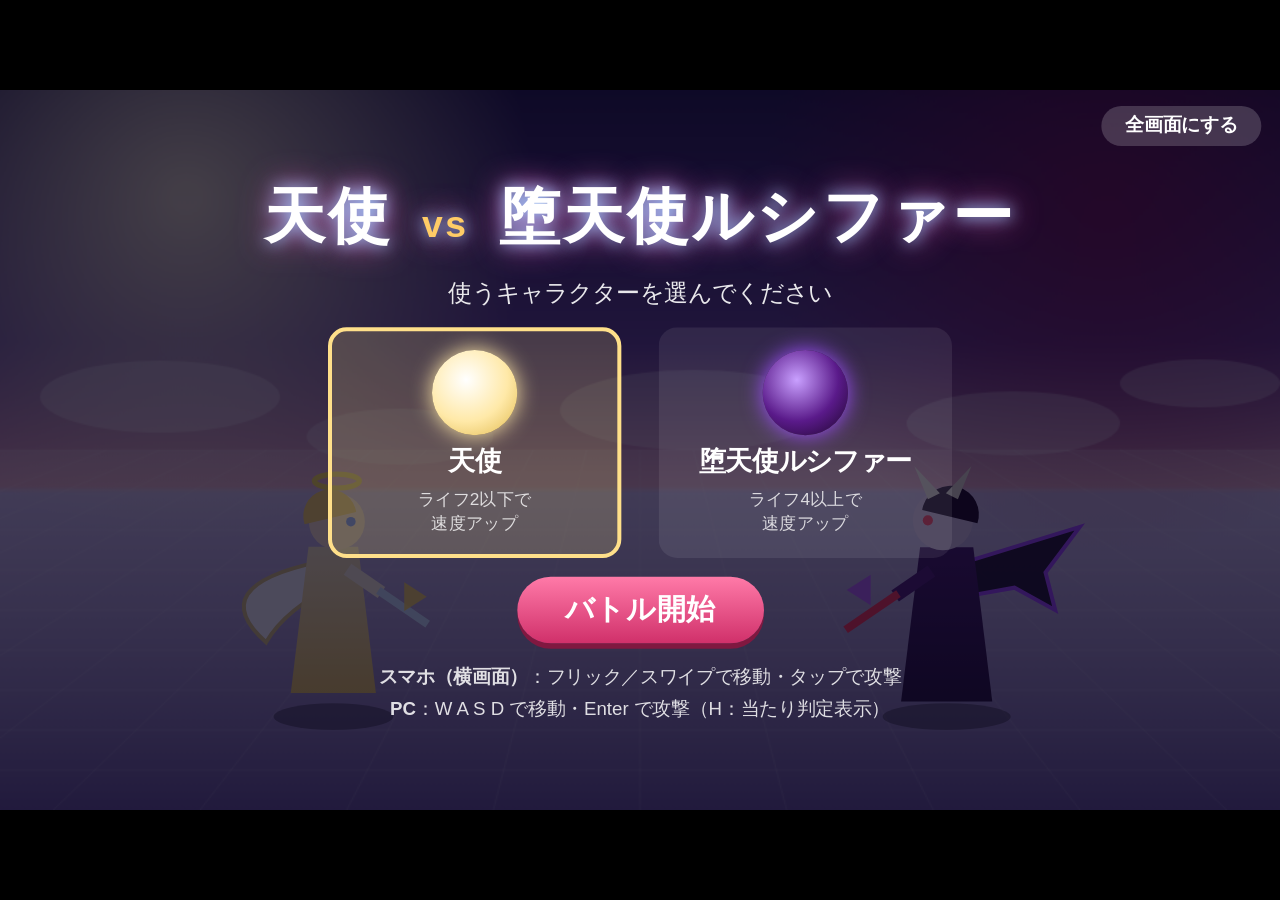
==== index.html @ 729f7b8d "階層構造変更 アホすぎ💩" ====
<!DOCTYPE html>
<html lang="ja">
<head>
<meta charset="UTF-8">
<meta name="viewport" content="width=device-width, initial-scale=1, maximum-scale=1, user-scalable=no, viewport-fit=cover">
<meta name="mobile-web-app-capable" content="yes">
<meta name="apple-mobile-web-app-capable" content="yes">
<meta name="apple-mobile-web-app-status-bar-style" content="black-translucent">
<title>天使 vs ルシファー</title>
<link rel="stylesheet" href="css/style.css">
</head>
<body>
<div id="stage">
  <canvas id="game" width="960" height="540"></canvas>

  <!-- タイトル画面 -->
  <div id="title-screen" class="screen active">
    <h1 class="game-title">天使 <span>vs</span> 堕天使ルシファー</h1>
    <p class="subtitle">使うキャラクターを選んでください</p>
    <div class="char-select">
      <button class="char-btn angel selected" data-char="angel">
        <span class="char-icon"></span>
        <span class="char-name">天使</span>
        <span class="char-note">ライフ2以下で<br>速度アップ</span>
      </button>
      <button class="char-btn lucifer" data-char="lucifer">
        <span class="char-icon"></span>
        <span class="char-name">堕天使ルシファー</span>
        <span class="char-note">ライフ4以上で<br>速度アップ</span>
      </button>
    </div>
    <button id="start-btn" class="main-btn">バトル開始</button>
    <div class="controls-help">
      <p><b>スマホ（横画面）</b>：フリック／スワイプで移動・タップで攻撃</p>
      <p><b>PC</b>：W A S D で移動・Enter で攻撃（H：当たり判定表示）</p>
    </div>
    <button id="fullscreen-btn" class="sub-btn small">全画面にする</button>
  </div>

  <!-- 結果画面 -->
  <div id="result-screen" class="screen">
    <h2 id="result-text" class="result-text">勝利！</h2>
    <p id="result-detail" class="result-detail"></p>
    <div class="result-buttons">
      <button id="retry-btn" class="main-btn">もう一度</button>
      <button id="title-btn" class="sub-btn">タイトルへ</button>
    </div>
  </div>
</div>

<!-- 縦画面のときの案内 -->
<div id="rotate-hint">
  <div class="rotate-icon">📱</div>
  <p>スマホを横向きにしてください</p>
</div>

<script src="assets/config.js"></script>
<script src="js/config.js"></script>
<script src="js/sprites.js"></script>
<script src="js/input.js"></script>
<script src="js/game.js"></script>
</body>
</html>
---- css/style.css ----
* { box-sizing: border-box; margin: 0; padding: 0; -webkit-tap-highlight-color: transparent; }
html, body {
  width: 100%; height: 100%; overflow: hidden; background: #000;
  touch-action: none; overscroll-behavior: none;
  -webkit-user-select: none; user-select: none; -webkit-touch-callout: none;
  font-family: "Hiragino Kaku Gothic ProN", "Hiragino Sans", "Noto Sans JP", "Yu Gothic", Meiryo, sans-serif;
  color: #fff;
}
#stage {
  position: absolute; left: 50%; top: 50%;
  width: 960px; height: 540px;
  transform-origin: center center;
  transform: translate(-50%, -50%);
  overflow: hidden;
}
#game { display: block; width: 100%; height: 100%; background: #111; }

.screen {
  position: absolute; inset: 0; display: none;
  flex-direction: column; align-items: center; justify-content: center; gap: 14px;
  background: rgba(10, 8, 30, 0.72);
}
.screen.active { display: flex; }

.game-title { font-size: 46px; letter-spacing: 2px; text-shadow: 0 0 12px #9cf, 0 0 24px #f6c; }
.game-title span { font-size: 28px; color: #fc6; margin: 0 8px; }
.subtitle { font-size: 18px; opacity: .9; }

.char-select { display: flex; gap: 28px; }
.char-btn {
  width: 220px; padding: 14px 10px; border-radius: 14px; border: 3px solid transparent;
  background: rgba(255,255,255,.08); color: #fff; cursor: pointer;
  display: flex; flex-direction: column; align-items: center; gap: 6px; font-family: inherit;
}
.char-btn .char-icon { width: 64px; height: 64px; border-radius: 50%; }
.char-btn.angel .char-icon { background: radial-gradient(circle at 40% 35%, #fff, #ffe9a8 55%, #e0b84a); box-shadow: 0 0 16px #ffe9a8; }
.char-btn.lucifer .char-icon { background: radial-gradient(circle at 40% 35%, #c9a0ff, #5a1a8a 55%, #1a0526); box-shadow: 0 0 16px #a050ff; }
.char-btn .char-name { font-size: 20px; font-weight: bold; }
.char-btn .char-note { font-size: 13px; opacity: .8; line-height: 1.4; }
.char-btn.angel.selected { border-color: #ffe08a; background: rgba(255,230,140,.18); }
.char-btn.lucifer.selected { border-color: #b070ff; background: rgba(160,80,255,.2); }

.main-btn, .sub-btn {
  font-family: inherit; font-size: 22px; font-weight: bold; color: #fff; cursor: pointer;
  padding: 10px 36px; border-radius: 999px; border: none;
}
.main-btn { background: linear-gradient(#ff7aa8, #d0306a); box-shadow: 0 4px 0 #801840; }
.main-btn:active { transform: translateY(3px); box-shadow: 0 1px 0 #801840; }
.sub-btn { background: rgba(255,255,255,.18); }
.sub-btn.small { font-size: 14px; padding: 6px 18px; position: absolute; right: 14px; top: 12px; }

.controls-help { font-size: 14px; opacity: .85; text-align: center; line-height: 1.7; }

.result-text { font-size: 72px; text-shadow: 0 0 20px #fc6; }
.result-text.lose { text-shadow: 0 0 20px #66f; color: #ccd; }
.result-detail { font-size: 20px; }
.result-buttons { display: flex; gap: 20px; margin-top: 10px; }

#rotate-hint {
  display: none; position: fixed; inset: 0; z-index: 100; background: #0a0820;
  flex-direction: column; align-items: center; justify-content: center; gap: 16px; font-size: 20px;
}
.rotate-icon { font-size: 64px; animation: rot 1.6s ease-in-out infinite; }
@keyframes rot { 0%, 20% { transform: rotate(0); } 60%, 100% { transform: rotate(90deg); } }
@media (orientation: portrait) and (pointer: coarse) {
  #rotate-hint { display: flex; }
}
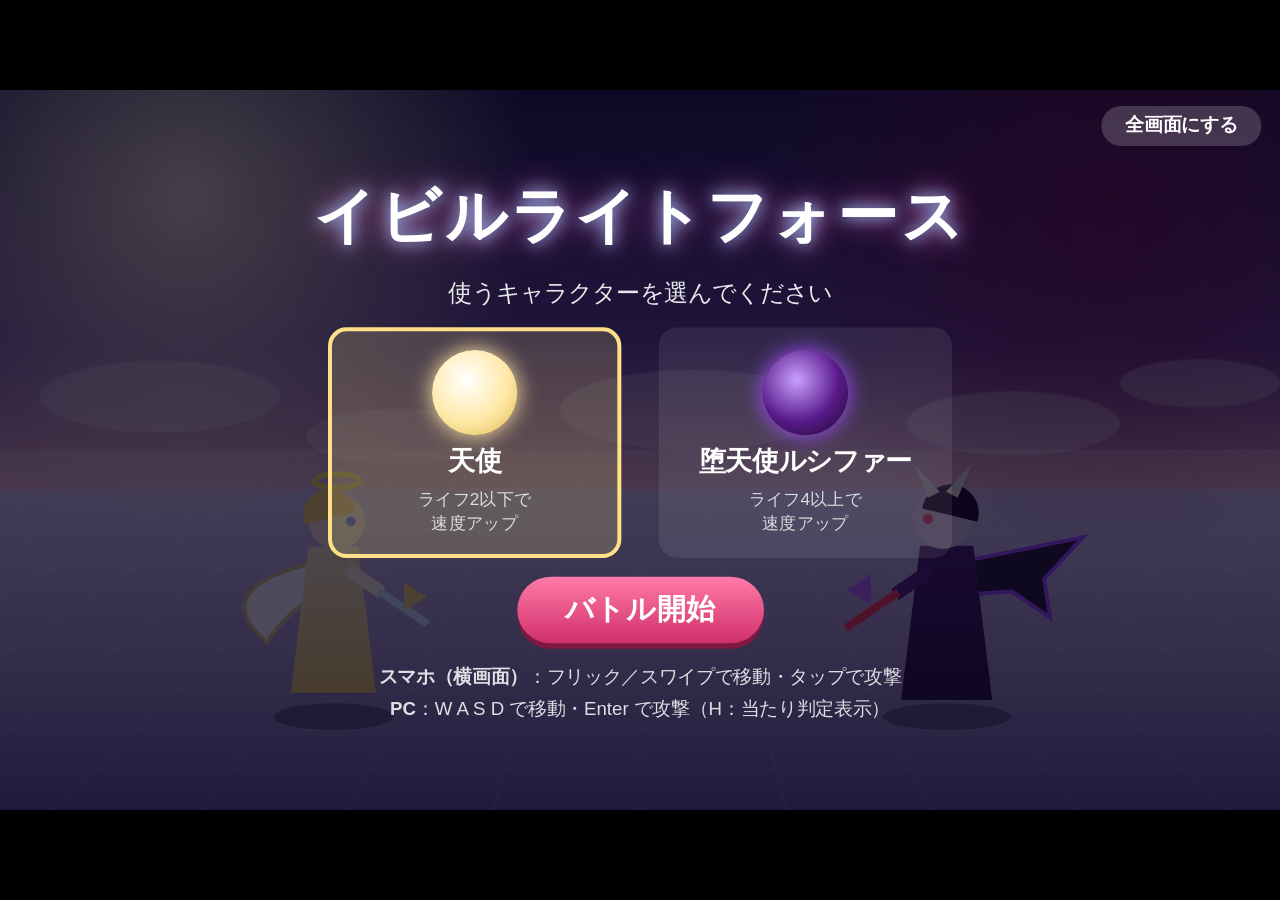
==== commit 9296fcd9: "Add files via upload" ====
--- a/index.html
+++ b/index.html
@@ -6,7 +6,7 @@
 <meta name="mobile-web-app-capable" content="yes">
 <meta name="apple-mobile-web-app-capable" content="yes">
 <meta name="apple-mobile-web-app-status-bar-style" content="black-translucent">
-<title>天使 vs ルシファー</title>
+<title>イビルライトフォース</title>
 <link rel="stylesheet" href="css/style.css">
 </head>
 <body>
@@ -15,7 +15,7 @@
 
   <!-- タイトル画面 -->
   <div id="title-screen" class="screen active">
-    <h1 class="game-title">天使 <span>vs</span> 堕天使ルシファー</h1>
+    <h1 class="game-title">イビルライトフォース</h1>
     <p class="subtitle">使うキャラクターを選んでください</p>
     <div class="char-select">
       <button class="char-btn angel selected" data-char="angel">
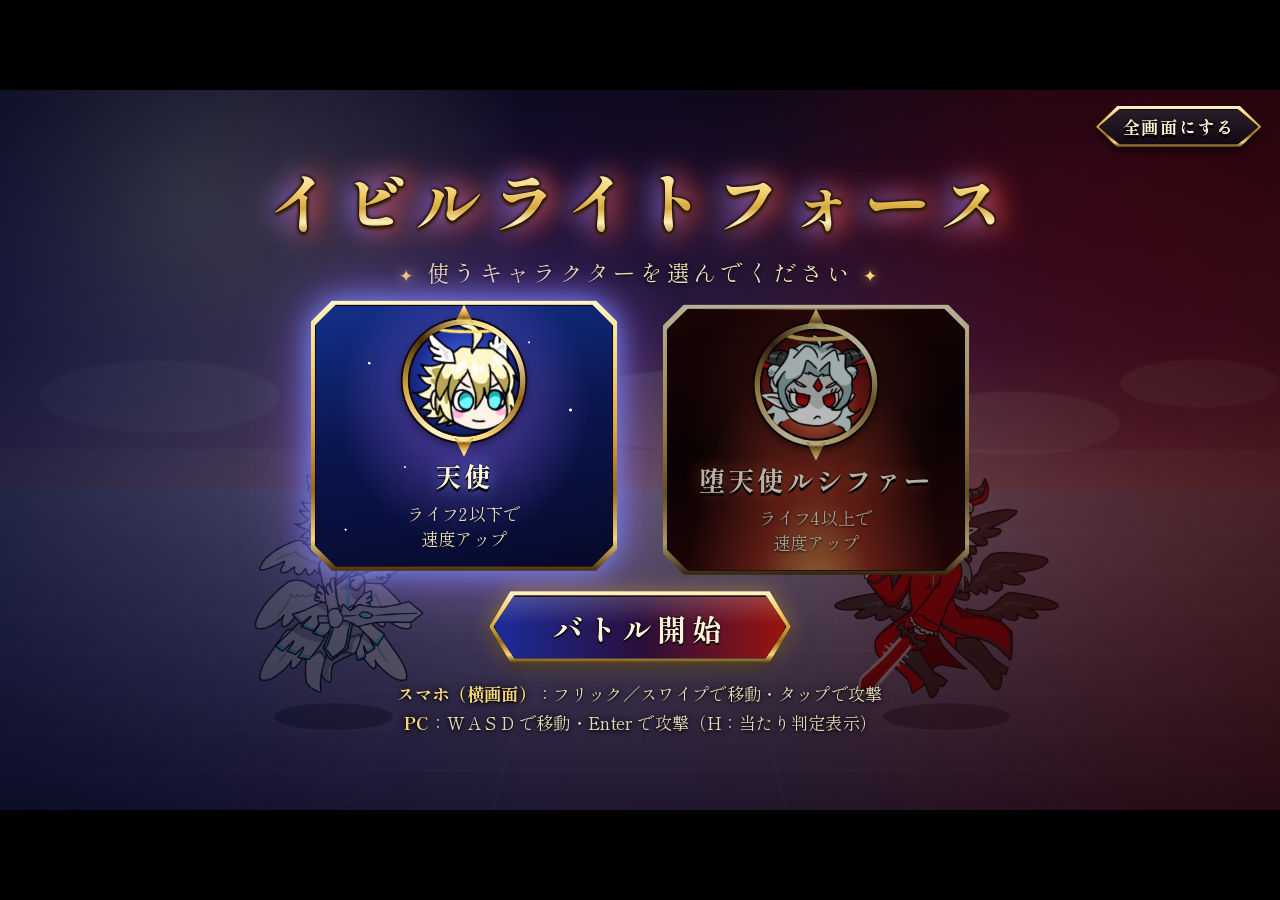
==== commit 16cf42c7: "UIを堕天使・悪魔・高貴テーマに改修し、キャラ選択ボタンに顔画像を表示 - キャラ選択ボタンに head.png から切り抜いた顔を金の丸額縁で表示（assets/ui-config.js の fac" ====
--- a/index.html
+++ b/index.html
@@ -7,6 +7,9 @@
 <meta name="apple-mobile-web-app-capable" content="yes">
 <meta name="apple-mobile-web-app-status-bar-style" content="black-translucent">
 <title>イビルライトフォース</title>
+<link rel="preconnect" href="https://fonts.googleapis.com">
+<link rel="preconnect" href="https://fonts.gstatic.com" crossorigin>
+<link rel="stylesheet" href="https://fonts.googleapis.com/css2?family=Cinzel:wght@500;700;900&family=Shippori+Mincho+B1:wght@600;800&display=swap">
 <link rel="stylesheet" href="css/style.css">
 </head>
 <body>
@@ -15,21 +18,25 @@
 
   <!-- タイトル画面 -->
   <div id="title-screen" class="screen active">
-    <h1 class="game-title">イビルライトフォース</h1>
-    <p class="subtitle">使うキャラクターを選んでください</p>
+    <!-- タイトルロゴ：assets/ui-config.js の titleLogo.src に画像を設定すると、文字の代わりに画像が出ます -->
+    <div id="title-logo" class="title-logo">
+      <img id="title-logo-img" class="title-logo-img" alt="" hidden>
+      <h1 class="game-title title-logo-text">イビルライトフォース</h1>
+    </div>
+    <p class="subtitle"><span class="orn">✦</span> 使うキャラクターを選んでください <span class="orn">✦</span></p>
     <div class="char-select">
       <button class="char-btn angel selected" data-char="angel">
-        <span class="char-icon"></span>
+        <span class="char-portrait"><span class="char-icon"></span></span>
         <span class="char-name">天使</span>
         <span class="char-note">ライフ2以下で<br>速度アップ</span>
       </button>
       <button class="char-btn lucifer" data-char="lucifer">
-        <span class="char-icon"></span>
+        <span class="char-portrait"><span class="char-icon"></span></span>
         <span class="char-name">堕天使ルシファー</span>
         <span class="char-note">ライフ4以上で<br>速度アップ</span>
       </button>
     </div>
-    <button id="start-btn" class="main-btn">バトル開始</button>
+    <button id="start-btn" class="main-btn"><span>バトル開始</span></button>
     <div class="controls-help">
       <p><b>スマホ（横画面）</b>：フリック／スワイプで移動・タップで攻撃</p>
       <p><b>PC</b>：W A S D で移動・Enter で攻撃（H：当たり判定表示）</p>
@@ -39,11 +46,13 @@
 
   <!-- 結果画面 -->
   <div id="result-screen" class="screen">
+    <div class="result-panel">
     <h2 id="result-text" class="result-text">勝利！</h2>
     <p id="result-detail" class="result-detail"></p>
     <div class="result-buttons">
-      <button id="retry-btn" class="main-btn">もう一度</button>
-      <button id="title-btn" class="sub-btn">タイトルへ</button>
+      <button id="retry-btn" class="main-btn"><span>もう一度</span></button>
+      <button id="title-btn" class="sub-btn"><span>タイトルへ</span></button>
+    </div>
     </div>
   </div>
 </div>
@@ -55,9 +64,11 @@
 </div>
 
 <script src="assets/config.js"></script>
+<script src="assets/ui-config.js"></script>
 <script src="js/config.js"></script>
 <script src="js/sprites.js"></script>
 <script src="js/input.js"></script>
 <script src="js/game.js"></script>
+<script src="js/ui.js"></script>
 </body>
 </html>
--- a/css/style.css
+++ b/css/style.css
@@ -1,10 +1,44 @@
+/* ============================================================
+ * イビルライトフォース  見た目
+ * テーマ：堕天使・悪魔・高貴（金の縁取り＋尖った角、左＝天使の蒼い星空、右＝ルシファーの紅蓮）
+ * 色や形は下の変数でまとめて調整できます。
+ * ============================================================ */
+:root {
+  /* 金の縁（明るい → 暗い） */
+  --gold-hi: #fff4c8;
+  --gold-1: #f6d77a;
+  --gold-2: #d9a83e;
+  --gold-3: #9a6a1c;
+  --gold-4: #4a2c08;
+  --gold-bevel: linear-gradient(180deg, var(--gold-hi) 0%, var(--gold-1) 22%, var(--gold-2) 48%, var(--gold-3) 70%, var(--gold-1) 88%, var(--gold-4) 100%);
+  --ink: #12070a;            /* 金の縁の内側の細い黒線 */
+  /* 天使側（蒼・星空・紫の光） */
+  --angel-deep: #060a2a;
+  --angel-mid: #13308a;
+  --angel-hi: #3f6cff;
+  --angel-glow: #9b6bff;
+  /* ルシファー側（黒・紅蓮・橙金） */
+  --luci-deep: #120204;
+  --luci-mid: #7a0a10;
+  --luci-hi: #e2361c;
+  --luci-glow: #ff9a2e;
+  /* 文字 */
+  --serif-jp: "Shippori Mincho B1", "Hiragino Mincho ProN", "Yu Mincho", "YuMincho", "Noto Serif JP", "MS PMincho", serif;
+  --serif-en: "Cinzel", "Trajan Pro", "Times New Roman", serif;
+  /* 尖った形（clip-path） */
+  --cut: 16px;
+  --chamfer: polygon(var(--cut) 0, calc(100% - var(--cut)) 0, 100% var(--cut), 100% calc(100% - var(--cut)), calc(100% - var(--cut)) 100%, var(--cut) 100%, 0 calc(100% - var(--cut)), 0 var(--cut));
+  --point: 16px;
+  --pointed: polygon(var(--point) 0, calc(100% - var(--point)) 0, 100% 50%, calc(100% - var(--point)) 100%, var(--point) 100%, 0 50%);
+}
+
 * { box-sizing: border-box; margin: 0; padding: 0; -webkit-tap-highlight-color: transparent; }
 html, body {
   width: 100%; height: 100%; overflow: hidden; background: #000;
   touch-action: none; overscroll-behavior: none;
   -webkit-user-select: none; user-select: none; -webkit-touch-callout: none;
-  font-family: "Hiragino Kaku Gothic ProN", "Hiragino Sans", "Noto Sans JP", "Yu Gothic", Meiryo, sans-serif;
-  color: #fff;
+  font-family: var(--serif-jp);
+  color: #f6ecd6;
 }
 #stage {
   position: absolute; left: 50%; top: 50%;
@@ -13,56 +47,203 @@
   transform: translate(-50%, -50%);
   overflow: hidden;
 }
-#game { display: block; width: 100%; height: 100%; background: #111; }
-
+#game { display: block; width: 100%; height: 100%; background: #07040e; }
+
+/* ---------- 画面（タイトル・結果）共通 ---------- */
 .screen {
   position: absolute; inset: 0; display: none;
-  flex-direction: column; align-items: center; justify-content: center; gap: 14px;
-  background: rgba(10, 8, 30, 0.72);
+  flex-direction: column; align-items: center; justify-content: center; gap: 12px;
+  /* 左＝天使の蒼、右＝ルシファーの紅、中央は暗く */
+  background:
+    radial-gradient(ellipse at 50% 45%, rgba(0,0,0,0) 30%, rgba(0,0,0,.55) 100%),
+    linear-gradient(90deg, rgba(8,16,70,.78) 0%, rgba(14,8,30,.62) 42%, rgba(18,6,14,.62) 58%, rgba(80,8,10,.78) 100%);
 }
 .screen.active { display: flex; }
 
-.game-title { font-size: 46px; letter-spacing: 2px; text-shadow: 0 0 12px #9cf, 0 0 24px #f6c; }
-.game-title span { font-size: 28px; color: #fc6; margin: 0 8px; }
-.subtitle { font-size: 18px; opacity: .9; }
-
-.char-select { display: flex; gap: 28px; }
+/* ---------- タイトルロゴ ---------- */
+/* ロゴ画像の差し込み口：assets/ui-config.js の titleLogo.src。画像が出ると .has-image が付き、文字は隠れます */
+.title-logo { display: flex; align-items: center; justify-content: center; }
+.title-logo-img { display: block; max-width: 620px; max-height: 150px; object-fit: contain; filter: drop-shadow(0 4px 10px rgba(0,0,0,.6)); }
+.title-logo.has-image .title-logo-text { display: none; }
+
+.game-title {
+  font-family: var(--serif-jp); font-weight: 800; font-size: 50px; letter-spacing: 6px; line-height: 1.15;
+  background: linear-gradient(180deg, #fffbe6 0%, var(--gold-1) 35%, var(--gold-2) 60%, #fff0b8 78%, var(--gold-3) 100%);
+  -webkit-background-clip: text; background-clip: text; color: transparent;
+  filter:
+    drop-shadow(0 0 1px var(--ink)) drop-shadow(0 0 1px var(--ink)) drop-shadow(0 2px 0 var(--gold-4))
+    drop-shadow(-6px 0 10px rgba(90,110,255,.75)) drop-shadow(6px 0 10px rgba(255,70,30,.7));
+}
+.subtitle {
+  font-size: 17px; letter-spacing: 3px; color: #efe1bd;
+  text-shadow: 0 0 6px rgba(0,0,0,.9), 0 1px 0 #000;
+}
+.subtitle .orn { color: var(--gold-1); font-size: 13px; text-shadow: 0 0 8px rgba(255,200,90,.8); }
+
+/* ---------- 金縁フレーム（共通の仕組み） ----------
+ * ::before = 金のベベル、::after = 内側（細い黒線＋塗り）。形は --frame-shape で指定。 */
+.char-btn, .main-btn, .sub-btn, .result-panel {
+  position: relative; isolation: isolate; border: none; background: none;
+}
+.char-btn::before, .main-btn::before, .sub-btn::before, .result-panel::before,
+.char-btn::after, .main-btn::after, .sub-btn::after, .result-panel::after {
+  content: ''; position: absolute; pointer-events: none;
+  clip-path: var(--frame-shape);
+}
+.char-btn::before, .main-btn::before, .sub-btn::before, .result-panel::before {
+  inset: 0; z-index: -2; background: var(--gold-bevel);
+}
+.char-btn::after, .main-btn::after, .sub-btn::after, .result-panel::after {
+  inset: var(--bevel, 3px); z-index: -1;
+  border: 1.5px solid transparent;
+  background: var(--frame-fill) padding-box, var(--ink) border-box;
+}
+
+/* ---------- キャラ選択ボタン ---------- */
+.char-select { display: flex; gap: 34px; }
 .char-btn {
-  width: 220px; padding: 14px 10px; border-radius: 14px; border: 3px solid transparent;
-  background: rgba(255,255,255,.08); color: #fff; cursor: pointer;
-  display: flex; flex-direction: column; align-items: center; gap: 6px; font-family: inherit;
-}
-.char-btn .char-icon { width: 64px; height: 64px; border-radius: 50%; }
-.char-btn.angel .char-icon { background: radial-gradient(circle at 40% 35%, #fff, #ffe9a8 55%, #e0b84a); box-shadow: 0 0 16px #ffe9a8; }
-.char-btn.lucifer .char-icon { background: radial-gradient(circle at 40% 35%, #c9a0ff, #5a1a8a 55%, #1a0526); box-shadow: 0 0 16px #a050ff; }
-.char-btn .char-name { font-size: 20px; font-weight: bold; }
-.char-btn .char-note { font-size: 13px; opacity: .8; line-height: 1.4; }
-.char-btn.angel.selected { border-color: #ffe08a; background: rgba(255,230,140,.18); }
-.char-btn.lucifer.selected { border-color: #b070ff; background: rgba(160,80,255,.2); }
-
+  --frame-shape: var(--chamfer);
+  width: 230px; padding: 14px 12px 14px; color: #fff; cursor: pointer;
+  display: flex; flex-direction: column; align-items: center; gap: 5px; font-family: inherit;
+  transition: transform .15s ease, filter .2s ease;
+  filter: brightness(.72) saturate(.75);
+}
+.char-btn.angel {
+  --frame-fill:
+    radial-gradient(1.2px 1.2px at 18% 22%, #fff 60%, transparent 100%),
+    radial-gradient(1px 1px at 72% 14%, #dfe6ff 60%, transparent 100%),
+    radial-gradient(1.4px 1.4px at 86% 40%, #fff 60%, transparent 100%),
+    radial-gradient(1px 1px at 30% 62%, #cfd8ff 60%, transparent 100%),
+    radial-gradient(1.2px 1.2px at 60% 78%, #fff 60%, transparent 100%),
+    radial-gradient(1px 1px at 10% 86%, #fff 60%, transparent 100%),
+    radial-gradient(ellipse at 50% 38%, rgba(155,107,255,.55) 0%, rgba(155,107,255,0) 60%),
+    linear-gradient(170deg, var(--angel-mid) 0%, #0b1650 45%, var(--angel-deep) 100%);
+}
+.char-btn.lucifer {
+  --frame-fill:
+    radial-gradient(ellipse at 50% 115%, rgba(255,170,60,.85) 0%, rgba(226,54,28,.6) 28%, rgba(122,10,16,0) 62%),
+    radial-gradient(ellipse at 50% 38%, rgba(226,54,28,.35) 0%, rgba(226,54,28,0) 60%),
+    linear-gradient(170deg, #2a0306 0%, var(--luci-deep) 50%, #3a0508 100%);
+}
+.char-btn.selected { filter: none; transform: translateY(-3px); }
+.char-btn.angel.selected   { filter: drop-shadow(0 0 10px rgba(110,140,255,.9)) drop-shadow(0 0 22px rgba(155,107,255,.6)); }
+.char-btn.lucifer.selected { filter: drop-shadow(0 0 10px rgba(255,90,40,.9)) drop-shadow(0 0 22px rgba(255,154,46,.5)); }
+.char-btn:hover:not(.selected) { filter: brightness(.88) saturate(.9); }
+
+/* 顔の丸い額縁（金のリング＋尖った飾り） */
+.char-portrait {
+  position: relative; width: 92px; height: 92px; border-radius: 50%; padding: 4px; flex: none;
+  background: conic-gradient(from 210deg, var(--gold-hi), var(--gold-2), var(--gold-4), var(--gold-1), var(--gold-hi), var(--gold-3), var(--gold-1), var(--gold-hi));
+  box-shadow: 0 0 0 1.5px var(--ink), 0 3px 8px rgba(0,0,0,.6);
+}
+.char-portrait::before, .char-portrait::after { /* 上下のトゲ飾り */
+  content: ''; position: absolute; left: 50%; width: 14px; height: 14px; margin-left: -7px;
+  background: var(--gold-bevel); clip-path: polygon(50% 0, 100% 100%, 50% 75%, 0 100%);
+}
+.char-portrait::before { top: -11px; }
+.char-portrait::after { bottom: -11px; transform: rotate(180deg); }
+.char-icon {
+  position: relative; display: block; width: 100%; height: 100%; border-radius: 50%; overflow: hidden;
+  box-shadow: inset 0 0 0 1.5px var(--ink);
+}
+/* 顔画像が無いときの代わり（光の玉） */
+.char-btn.angel .char-icon { background: radial-gradient(circle at 40% 35%, #fff, #b9c8ff 35%, var(--angel-hi) 60%, var(--angel-deep)); }
+.char-btn.lucifer .char-icon { background: radial-gradient(circle at 40% 35%, #ffe0a0, var(--luci-glow) 30%, var(--luci-hi) 55%, var(--luci-deep)); }
+/* 顔画像があるとき：背景は各陣営の色、顔は canvas で切り抜き */
+.char-btn.angel .char-icon.has-face { background: radial-gradient(circle at 50% 40%, #4b6dff 0%, #1a2a8a 55%, var(--angel-deep) 100%); }
+.char-btn.lucifer .char-icon.has-face { background: radial-gradient(circle at 50% 70%, #ff8a3a 0%, #a3140f 45%, var(--luci-deep) 100%); }
+.char-icon canvas { position: absolute; inset: 0; width: 100%; height: 100%; display: block; }
+
+.char-btn .char-name {
+  margin-top: 6px; font-size: 20px; font-weight: 800; letter-spacing: 2px;
+  color: #fff6dc; text-shadow: 0 0 2px #000, 0 2px 0 #000, 0 0 10px rgba(255,210,120,.45);
+}
+.char-btn.angel .char-name   { text-shadow: 0 0 2px #000, 0 2px 0 #000, 0 0 12px rgba(120,150,255,.9); }
+.char-btn.lucifer .char-name { text-shadow: 0 0 2px #000, 0 2px 0 #000, 0 0 12px rgba(255,90,40,.9); }
+.char-btn .char-note { font-size: 13px; color: #e9dcc0; line-height: 1.45; text-shadow: 0 1px 2px #000; }
+
+/* ---------- ボタン ---------- */
 .main-btn, .sub-btn {
-  font-family: inherit; font-size: 22px; font-weight: bold; color: #fff; cursor: pointer;
-  padding: 10px 36px; border-radius: 999px; border: none;
-}
-.main-btn { background: linear-gradient(#ff7aa8, #d0306a); box-shadow: 0 4px 0 #801840; }
-.main-btn:active { transform: translateY(3px); box-shadow: 0 1px 0 #801840; }
-.sub-btn { background: rgba(255,255,255,.18); }
-.sub-btn.small { font-size: 14px; padding: 6px 18px; position: absolute; right: 14px; top: 12px; }
-
-.controls-help { font-size: 14px; opacity: .85; text-align: center; line-height: 1.7; }
-
-.result-text { font-size: 72px; text-shadow: 0 0 20px #fc6; }
-.result-text.lose { text-shadow: 0 0 20px #66f; color: #ccd; }
-.result-detail { font-size: 20px; }
-.result-buttons { display: flex; gap: 20px; margin-top: 10px; }
-
+  --frame-shape: var(--pointed);
+  font-family: var(--serif-jp); font-weight: 800; letter-spacing: 4px; cursor: pointer;
+  padding: 11px 48px; color: #fff4d6; font-size: 22px;
+  text-shadow: 0 0 2px #000, 0 2px 0 #000;
+  transition: transform .1s ease, filter .2s ease;
+}
+.main-btn {
+  --frame-fill:
+    linear-gradient(180deg, rgba(255,255,255,.18) 0%, rgba(255,255,255,0) 45%),
+    linear-gradient(90deg, #1b2c9a 0%, #2a0e3c 50%, #9a1410 100%);
+  filter: drop-shadow(0 0 8px rgba(255,200,90,.45)) drop-shadow(0 4px 4px rgba(0,0,0,.6));
+}
+.main-btn:hover { filter: drop-shadow(0 0 12px rgba(255,210,110,.75)) drop-shadow(0 4px 4px rgba(0,0,0,.6)); }
+.main-btn:active, .sub-btn:active { transform: translateY(2px) scale(.98); }
+.sub-btn {
+  --frame-fill: linear-gradient(180deg, #2a1d2a 0%, #120a12 100%);
+  font-size: 19px; padding: 9px 38px;
+  filter: drop-shadow(0 3px 3px rgba(0,0,0,.6));
+}
+.main-btn span, .sub-btn span { position: relative; }
+.sub-btn.small {
+  --point: 10px; --bevel: 2px;
+  font-size: 13px; letter-spacing: 1px; padding: 6px 20px; position: absolute; right: 14px; top: 12px;
+}
+
+.controls-help {
+  font-size: 13px; color: #e6d9bb; text-align: center; line-height: 1.7;
+  text-shadow: 0 1px 2px #000, 0 0 6px #000;
+}
+.controls-help b { color: var(--gold-1); font-weight: 800; }
+
+/* ---------- 結果画面 ---------- */
+.result-panel {
+  --frame-shape: var(--chamfer); --cut: 26px; --bevel: 4px;
+  --frame-fill:
+    radial-gradient(ellipse at 50% 0%, rgba(255,210,120,.18) 0%, rgba(255,210,120,0) 60%),
+    linear-gradient(90deg, rgba(10,20,80,.94) 0%, rgba(14,8,22,.94) 50%, rgba(80,8,10,.94) 100%);
+  display: flex; flex-direction: column; align-items: center; gap: 10px;
+  padding: 26px 64px 30px; min-width: 520px;
+  filter: drop-shadow(0 0 14px rgba(255,200,90,.35)) drop-shadow(0 8px 12px rgba(0,0,0,.7));
+}
+#result-screen[data-char="angel"] .result-panel {
+  --frame-fill:
+    radial-gradient(1.2px 1.2px at 12% 20%, #fff 60%, transparent 100%),
+    radial-gradient(1px 1px at 84% 30%, #fff 60%, transparent 100%),
+    radial-gradient(1.2px 1.2px at 70% 80%, #dfe6ff 60%, transparent 100%),
+    radial-gradient(ellipse at 50% 0%, rgba(155,107,255,.4) 0%, rgba(155,107,255,0) 65%),
+    linear-gradient(170deg, rgba(19,48,138,.96) 0%, rgba(6,10,42,.96) 100%);
+}
+#result-screen[data-char="lucifer"] .result-panel {
+  --frame-fill:
+    radial-gradient(ellipse at 50% 120%, rgba(255,154,46,.7) 0%, rgba(226,54,28,.45) 30%, rgba(122,10,16,0) 65%),
+    linear-gradient(170deg, rgba(42,3,6,.96) 0%, rgba(18,2,4,.96) 100%);
+}
+.result-text {
+  font-family: var(--serif-jp); font-weight: 800; font-size: 76px; letter-spacing: 10px; line-height: 1.1;
+  background: linear-gradient(180deg, #fffbe6 0%, var(--gold-1) 35%, var(--gold-2) 62%, #fff0b8 80%, var(--gold-3) 100%);
+  -webkit-background-clip: text; background-clip: text; color: transparent;
+  filter: drop-shadow(0 0 1px var(--ink)) drop-shadow(0 0 1px var(--ink)) drop-shadow(0 3px 0 var(--gold-4)) drop-shadow(0 0 14px rgba(255,200,90,.6));
+}
+.result-text.lose {
+  background: linear-gradient(180deg, #f2f4ff 0%, #b9c2e0 40%, #6a7398 70%, #c9cfea 100%);
+  -webkit-background-clip: text; background-clip: text;
+  filter: drop-shadow(0 0 1px var(--ink)) drop-shadow(0 0 1px var(--ink)) drop-shadow(0 3px 0 #1a1d33) drop-shadow(0 0 14px rgba(110,120,255,.55));
+}
+.result-detail {
+  font-size: 19px; letter-spacing: 1px; color: #f1e4c4; text-shadow: 0 1px 2px #000;
+  padding: 4px 18px; border-top: 1px solid rgba(246,215,122,.55); border-bottom: 1px solid rgba(246,215,122,.55);
+}
+.result-buttons { display: flex; gap: 22px; margin-top: 8px; }
+
+/* ---------- 縦画面の案内 ---------- */
 #rotate-hint {
-  display: none; position: fixed; inset: 0; z-index: 100; background: #0a0820;
+  display: none; position: fixed; inset: 0; z-index: 100;
+  background: linear-gradient(90deg, #070c30, #0c0610 50%, #2a0408);
   flex-direction: column; align-items: center; justify-content: center; gap: 16px; font-size: 20px;
+  color: var(--gold-1); letter-spacing: 2px; text-shadow: 0 0 8px rgba(255,200,90,.5);
 }
 .rotate-icon { font-size: 64px; animation: rot 1.6s ease-in-out infinite; }
 @keyframes rot { 0%, 20% { transform: rotate(0); } 60%, 100% { transform: rotate(90deg); } }
 @media (orientation: portrait) and (pointer: coarse) {
   #rotate-hint { display: flex; }
 }
-
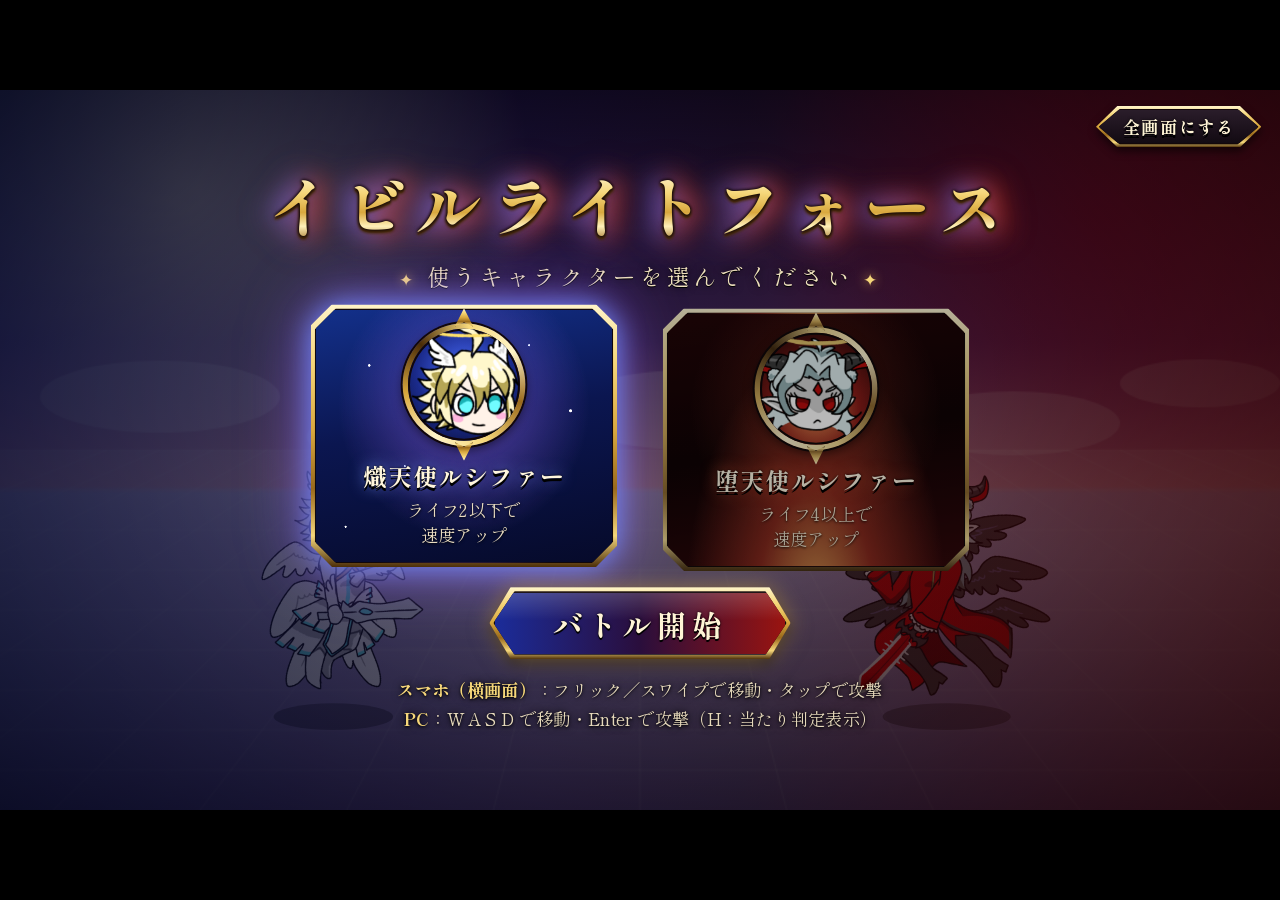
==== commit 89225ca5: "文言修正：天使を「熾天使ルシファー」に、ラウンド取得の字幕を消してKOのみに、開始合図を FIGHT! にして文字の炎模様を外す" ====
--- a/index.html
+++ b/index.html
@@ -27,7 +27,7 @@
     <div class="char-select">
       <button class="char-btn angel selected" data-char="angel">
         <span class="char-portrait"><span class="char-icon"></span></span>
-        <span class="char-name">天使</span>
+        <span class="char-name">熾天使ルシファー</span>
         <span class="char-note">ライフ2以下で<br>速度アップ</span>
       </button>
       <button class="char-btn lucifer" data-char="lucifer">
--- a/css/style.css
+++ b/css/style.css
@@ -155,8 +155,9 @@
 .char-icon canvas { position: absolute; inset: 0; width: 100%; height: 100%; display: block; }
 
 .char-btn .char-name {
-  margin-top: 6px; font-size: 20px; font-weight: 800; letter-spacing: 2px;
+  margin-top: 6px; font-size: 18px; font-weight: 800; letter-spacing: 1px;
   color: #fff6dc; text-shadow: 0 0 2px #000, 0 2px 0 #000, 0 0 10px rgba(255,210,120,.45);
+  text-align: center; line-height: 1.3; max-width: 100%;
 }
 .char-btn.angel .char-name   { text-shadow: 0 0 2px #000, 0 2px 0 #000, 0 0 12px rgba(120,150,255,.9); }
 .char-btn.lucifer .char-name { text-shadow: 0 0 2px #000, 0 2px 0 #000, 0 0 12px rgba(255,90,40,.9); }
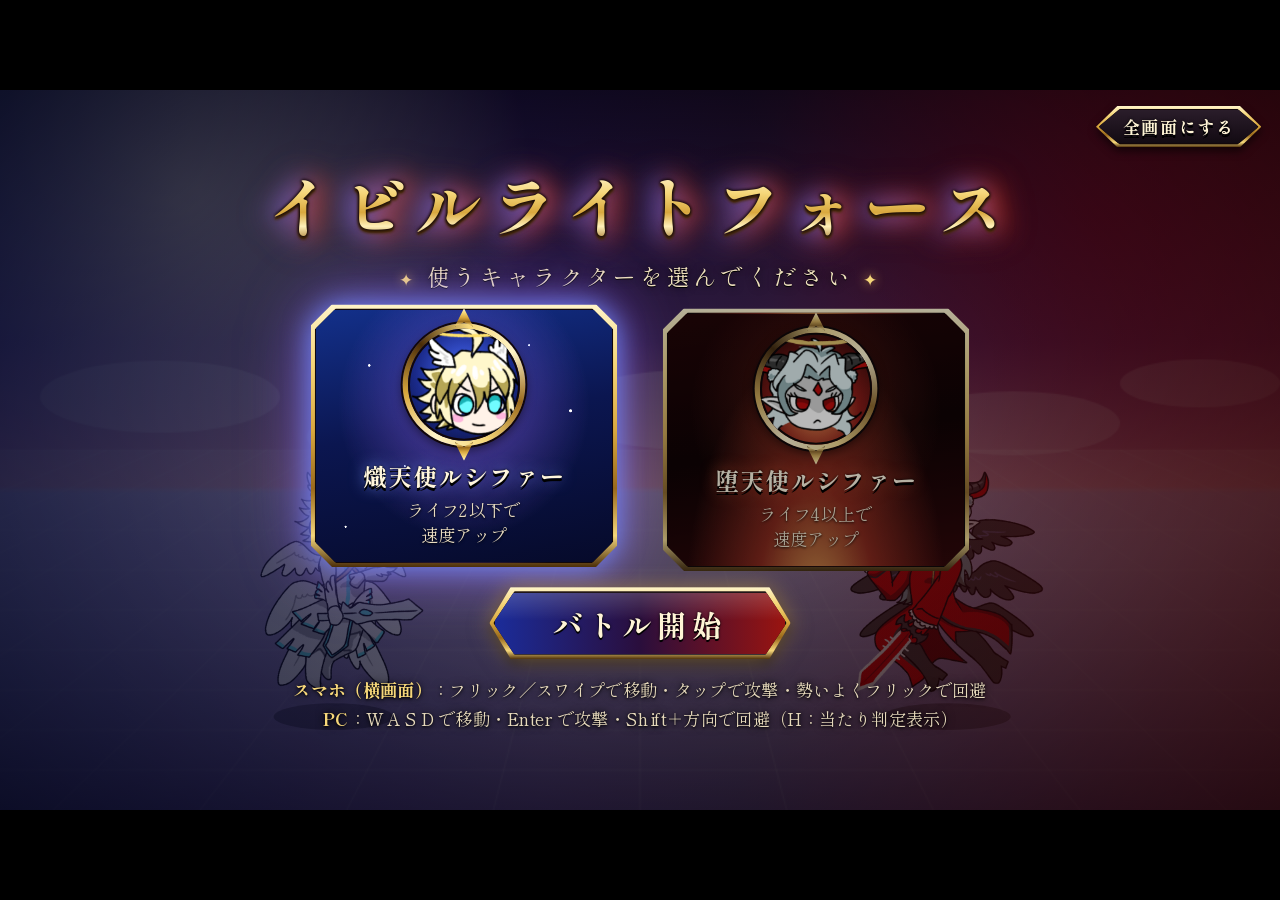
==== commit 42ebf78a: "予備動作を見やすくし、勢いのよいフリック／Shift＋方向で上下左右に回避できるようにする 攻撃開始から判定までを 400ms の予備動作にし、振りかぶったポーズでためてから振り下ろす。 プレイヤーは" ====
--- a/index.html
+++ b/index.html
@@ -38,8 +38,8 @@
     </div>
     <button id="start-btn" class="main-btn"><span>バトル開始</span></button>
     <div class="controls-help">
-      <p><b>スマホ（横画面）</b>：フリック／スワイプで移動・タップで攻撃</p>
-      <p><b>PC</b>：W A S D で移動・Enter で攻撃（H：当たり判定表示）</p>
+      <p><b>スマホ（横画面）</b>：フリック／スワイプで移動・タップで攻撃・勢いよくフリックで回避</p>
+      <p><b>PC</b>：W A S D で移動・Enter で攻撃・Shift＋方向で回避（H：当たり判定表示）</p>
     </div>
     <button id="fullscreen-btn" class="sub-btn small">全画面にする</button>
   </div>
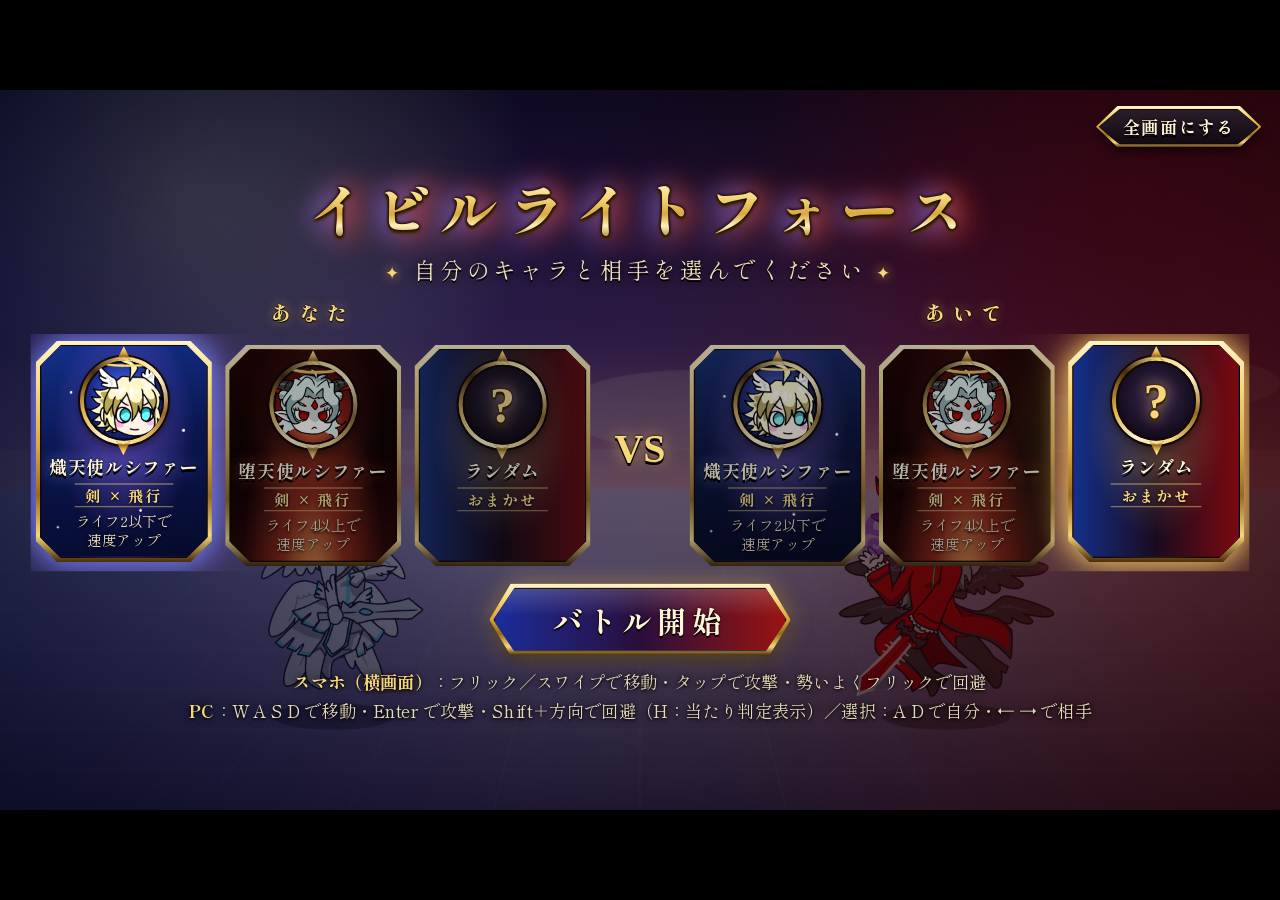
==== commit 2fa5faec: "キャラの性能型（武器：剣・槍・投擲・魔法／移動：飛行・歩行速・歩行重）を追加し、キャラ選択を自動生成（相手選択・ランダム）にする" ====
--- a/index.html
+++ b/index.html
@@ -10,7 +10,7 @@
 <link rel="preconnect" href="https://fonts.googleapis.com">
 <link rel="preconnect" href="https://fonts.gstatic.com" crossorigin>
 <link rel="stylesheet" href="https://fonts.googleapis.com/css2?family=Cinzel:wght@500;700;900&family=Shippori+Mincho+B1:wght@600;800&display=swap">
-<link rel="stylesheet" href="css/style.css">
+<link rel="stylesheet" href="css/style.css?v=20261124a">
 </head>
 <body>
 <div id="stage">
@@ -23,23 +23,23 @@
       <img id="title-logo-img" class="title-logo-img" alt="" hidden>
       <h1 class="game-title title-logo-text">イビルライトフォース</h1>
     </div>
-    <p class="subtitle"><span class="orn">✦</span> 使うキャラクターを選んでください <span class="orn">✦</span></p>
-    <div class="char-select">
-      <button class="char-btn angel selected" data-char="angel">
-        <span class="char-portrait"><span class="char-icon"></span></span>
-        <span class="char-name">熾天使ルシファー</span>
-        <span class="char-note">ライフ2以下で<br>速度アップ</span>
-      </button>
-      <button class="char-btn lucifer" data-char="lucifer">
-        <span class="char-portrait"><span class="char-icon"></span></span>
-        <span class="char-name">堕天使ルシファー</span>
-        <span class="char-note">ライフ4以上で<br>速度アップ</span>
-      </button>
+    <p class="subtitle"><span class="orn">✦</span> 自分のキャラと相手を選んでください <span class="orn">✦</span></p>
+    <!-- キャラ選択ボタンは assets/config.js の characters から自動で作られます（js/game.js の buildSelect） -->
+    <div class="select-wrap">
+      <div class="select-side">
+        <div class="select-label">あなた</div>
+        <div class="char-select" data-side="player"></div>
+      </div>
+      <div class="select-vs">VS</div>
+      <div class="select-side">
+        <div class="select-label">あいて</div>
+        <div class="char-select" data-side="opponent"></div>
+      </div>
     </div>
     <button id="start-btn" class="main-btn"><span>バトル開始</span></button>
     <div class="controls-help">
       <p><b>スマホ（横画面）</b>：フリック／スワイプで移動・タップで攻撃・勢いよくフリックで回避</p>
-      <p><b>PC</b>：W A S D で移動・Enter で攻撃・Shift＋方向で回避（H：当たり判定表示）</p>
+      <p><b>PC</b>：W A S D で移動・Enter で攻撃・Shift＋方向で回避（H：当たり判定表示）／選択：A D で自分・← → で相手</p>
     </div>
     <button id="fullscreen-btn" class="sub-btn small">全画面にする</button>
   </div>
@@ -63,12 +63,12 @@
   <p>スマホを横向きにしてください</p>
 </div>
 
-<script src="assets/config.js"></script>
-<script src="assets/ui-config.js"></script>
-<script src="js/config.js"></script>
-<script src="js/sprites.js"></script>
-<script src="js/input.js"></script>
-<script src="js/game.js"></script>
-<script src="js/ui.js"></script>
+<script src="assets/config.js?v=20261124a"></script>
+<script src="assets/ui-config.js?v=20261124a"></script>
+<script src="js/config.js?v=20261124a"></script>
+<script src="js/sprites.js?v=20261124a"></script>
+<script src="js/input.js?v=20261124a"></script>
+<script src="js/game.js?v=20261124a"></script>
+<script src="js/ui.js?v=20261124a"></script>
 </body>
 </html>
--- a/css/style.css
+++ b/css/style.css
@@ -163,6 +163,56 @@
 .char-btn.lucifer .char-name { text-shadow: 0 0 2px #000, 0 2px 0 #000, 0 0 12px rgba(255,90,40,.9); }
 .char-btn .char-note { font-size: 13px; color: #e9dcc0; line-height: 1.45; text-shadow: 0 1px 2px #000; }
 
+/* ---------- キャラ選択（あなた／あいて の2列。ボタンは js/game.js が自動で作る） ---------- */
+.select-wrap { display: flex; align-items: center; gap: 14px; }
+.select-side { display: flex; flex-direction: column; align-items: center; gap: 6px; }
+.select-label {
+  font-size: 15px; font-weight: 800; letter-spacing: 6px; color: var(--gold-1);
+  text-shadow: 0 0 2px #000, 0 1px 0 #000, 0 0 8px rgba(255,200,90,.6);
+}
+.select-vs {
+  font-family: var(--serif-en); font-weight: 900; font-size: 30px; color: var(--gold-1); margin-top: 20px;
+  text-shadow: 0 0 2px #000, 0 2px 0 #000, 0 0 12px rgba(255,200,90,.7);
+}
+.select-wrap .char-select {
+  gap: 10px; flex-wrap: wrap; justify-content: center; max-width: 430px;
+  max-height: 200px; overflow-y: auto; padding: 8px 4px 4px; scrollbar-width: thin; position: relative;
+}
+.select-wrap .char-btn { width: 132px; padding: 12px 6px 10px; gap: 3px; --cut: 12px; touch-action: manipulation; }
+.select-wrap .char-portrait { width: 66px; height: 66px; padding: 3px; }
+.select-wrap .char-portrait::before, .select-wrap .char-portrait::after { width: 11px; height: 11px; margin-left: -5.5px; }
+.select-wrap .char-portrait::before { top: -8px; }
+.select-wrap .char-portrait::after { bottom: -8px; }
+.select-wrap .char-btn .char-name { margin-top: 5px; font-size: 13.5px; letter-spacing: 0; white-space: nowrap; }
+.select-wrap .char-btn .char-note { font-size: 11px; line-height: 1.3; }
+.char-btn .char-type {
+  font-size: 11.5px; font-weight: 800; color: var(--gold-1); letter-spacing: 1px;
+  padding: 0 8px; border-top: 1px solid rgba(246,215,122,.45); border-bottom: 1px solid rgba(246,215,122,.45);
+  text-shadow: 0 1px 2px #000;
+}
+/* キャラが多いとき（片側4つ以上）は小さいボタンで並べる。さらに多いときは枠の中をスクロール */
+.select-wrap .char-select.compact { gap: 7px; max-height: 236px; }
+.select-wrap .compact .char-btn { width: 99px; padding: 10px 4px 8px; --cut: 10px; }
+.select-wrap .compact .char-portrait { width: 50px; height: 50px; }
+.select-wrap .compact .char-btn .char-name { font-size: 11px; margin-top: 3px; }
+.select-wrap .compact .char-btn .char-type { font-size: 10px; padding: 0 4px; letter-spacing: 0; }
+.select-wrap .compact .char-btn .char-note { display: none; }
+.select-wrap .compact .random-mark { font-size: 30px; }
+/* ランダム */
+.char-btn.random {
+  --frame-fill:
+    radial-gradient(ellipse at 50% 38%, rgba(255,210,120,.28) 0%, rgba(255,210,120,0) 60%),
+    linear-gradient(90deg, #13308a 0%, #1a0a1e 50%, #7a0a10 100%);
+}
+.char-btn.random.selected { filter: drop-shadow(0 0 10px rgba(255,210,110,.9)) drop-shadow(0 0 22px rgba(255,200,90,.5)); }
+.char-btn.random .char-icon { background: radial-gradient(circle at 50% 45%, #3a2a50 0%, #120a1a 70%); display: flex; align-items: center; justify-content: center; }
+.random-mark {
+  font-family: var(--serif-en); font-weight: 900; font-size: 38px; line-height: 1; color: var(--gold-1);
+  text-shadow: 0 0 2px #000, 0 2px 0 var(--gold-4), 0 0 10px rgba(255,200,90,.8);
+}
+#title-screen { gap: 9px; }
+#title-screen .game-title { font-size: 44px; }
+
 /* ---------- ボタン ---------- */
 .main-btn, .sub-btn {
   --frame-shape: var(--pointed);
